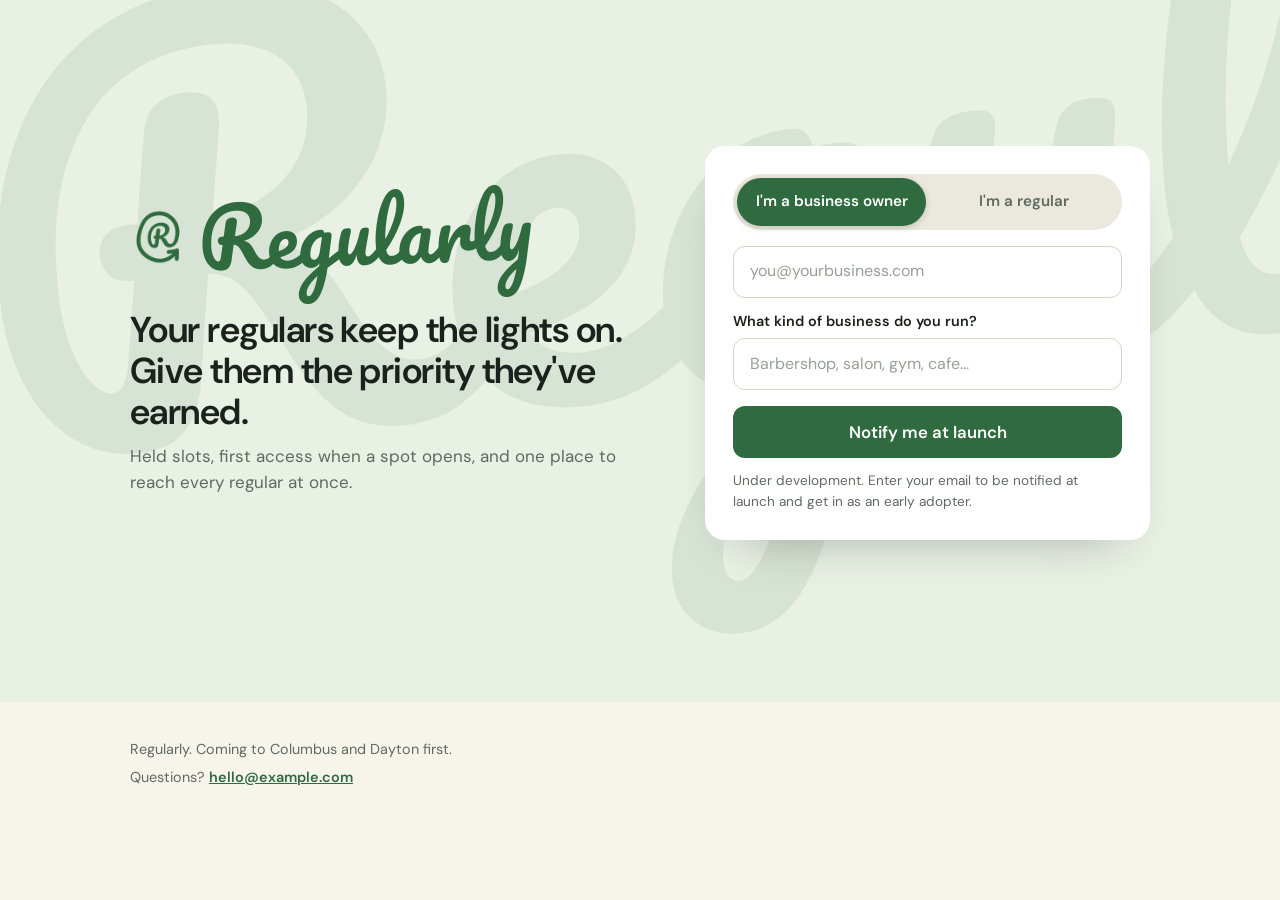
==== owners/index.html @ 20c012cc "Separate thanks pages for owners and regulars Forms post to /thanks/owners/ or /thanks/regulars/ and" ====
<!DOCTYPE html>
<html lang="en">
<head>
  <meta charset="utf-8">
  <meta name="viewport" content="width=device-width, initial-scale=1">
  <meta name="robots" content="noindex, nofollow">
  <meta name="theme-color" content="#2f6b3f">
  <link rel="icon" href="/logo-mark.png" type="image/png">
  <link rel="preconnect" href="https://fonts.googleapis.com">
  <link rel="preconnect" href="https://fonts.gstatic.com" crossorigin>
  <link rel="stylesheet" href="https://fonts.googleapis.com/css2?family=DM+Sans:opsz,wght@9..40,400;9..40,600&family=Pacifico&display=swap">
  <link rel="stylesheet" href="/styles.css">
  <title>Regularly for business owners</title>
  <meta name="description" content="Held slots, first access when a spot opens, and one place to reach every regular at once.">
  <meta property="og:type" content="website">
  <meta property="og:title" content="Regularly for business owners">
  <meta property="og:description" content="Held slots, first access when a spot opens, and one place to reach every regular at once.">
  <!-- Replace the domain once the Netlify URL is known. Facebook needs an absolute URL here. -->
  <meta property="og:image" content="https://REPLACE-WITH-SITE-DOMAIN/og-image.png">
  <meta property="og:image:width" content="1200">
  <meta property="og:image:height" content="630">
  <meta name="twitter:card" content="summary_large_image">
  <!-- Meta Pixel. Paste the real Pixel ID into PIXEL_ID and it goes live. -->
  <script>
    var PIXEL_ID = "PIXEL_ID_HERE";
    if (PIXEL_ID && PIXEL_ID !== "PIXEL_ID_HERE") {
      !function(f,b,e,v,n,t,s){if(f.fbq)return;n=f.fbq=function(){n.callMethod?
      n.callMethod.apply(n,arguments):n.queue.push(arguments)};if(!f._fbq)f._fbq=n;
      n.push=n;n.loaded=!0;n.version='2.0';n.queue=[];t=b.createElement(e);t.async=!0;
      t.src=v;s=b.getElementsByTagName(e)[0];s.parentNode.insertBefore(t,s)}(window,
      document,'script','https://connect.facebook.net/en_US/fbevents.js');
      fbq('init', PIXEL_ID);
      fbq('track', 'PageView');
    }
  </script>
</head>
<body data-audience="owner">
<section class="hero">
  <div class="watermark" aria-hidden="true">Regularly</div>
  <div class="hero-inner">
    <div class="intro">
    <a class="brand" href="/regulars/" aria-label="Regularly">
      <img src="/logo-mark.png" alt="" width="512" height="512">
      <span class="wordmark">Regularly</span>
    </a>
      <h1 data-copy="h1">Your regulars keep the lights on. Give them the priority they've earned.</h1>
      <p class="sub" data-copy="sub">Held slots, first access when a spot opens, and one place to reach every regular at once.</p>
    </div>

    <div class="card">
      <div class="toggle" data-toggle data-selected="owner" role="group" aria-label="Which describes you">
        <span class="toggle-thumb" aria-hidden="true"></span>
        <button type="button" data-audience="owner" aria-pressed="true">I'm a business owner</button>
        <button type="button" data-audience="regular" aria-pressed="false">I'm a regular</button>
      </div>

      <form name="regularly-waitlist" method="POST" action="/thanks/owners/" data-netlify="true" netlify-honeypot="bot-field">
        <input type="hidden" name="form-name" value="regularly-waitlist">
        <input type="hidden" name="audience" value="owner">
        <input type="hidden" name="source" value="direct">
        <p class="hidden"><label>Leave this empty if you are human: <input name="bot-field"></label></p>

        <label class="field">
          <span class="sr-only">Email</span>
          <input id="email" type="email" name="email" required autocomplete="email" inputmode="email" placeholder="you@yourbusiness.com">
        </label>

        <label class="field">
          <span data-copy="businessLabel">What kind of business do you run?</span>
          <input id="business" type="text" name="business" autocomplete="off" placeholder="Barbershop, salon, gym, cafe...">
        </label>

        <button class="btn" type="submit" data-copy="button">Notify me at launch</button>
      </form>
      <p class="note" data-copy="note">Under development. Enter your email to be notified at launch and get in as an early adopter.</p>
    </div>
  </div>
</section>

<footer>
  <p>Regularly. Coming to Columbus and Dayton first.</p>
  <p>Questions? <a data-mailto="text" href="#">Email us</a></p>
</footer>
<script src="/script.js" defer></script>
</body>
</html>
---- styles.css ----
/* Regularly smoke page. One accent, DM Sans for text, Pacifico for the wordmark only. */

:root {
  --green: #2f6b3f;
  --green-deep: #25552f;
  --green-soft: #e4eee6;
  --tint: #e9f0e4;
  --bg: #f7f4ec;
  --ink: #1b211c;
  --muted: #5f6a61;
  --line: #d8d3c5;
  --card: #ffffff;
  --font: "DM Sans", system-ui, -apple-system, "Segoe UI", Roboto, sans-serif;
  --script: "Pacifico", "Brush Script MT", cursive;
}

* { box-sizing: border-box; }

html { -webkit-text-size-adjust: 100%; }

body {
  margin: 0;
  background: var(--bg);
  color: var(--ink);
  font-family: var(--font);
  font-size: 17px;
  line-height: 1.55;
}

/* Hero: tinted band, giant faint wordmark behind, content on top */
.hero {
  position: relative;
  overflow: hidden;
  background: var(--tint);
}
.watermark {
  position: absolute;
  top: -0.05em;
  left: -0.12em;
  z-index: 0;
  font-family: var(--script);
  font-size: clamp(11rem, 42vw, 34rem);
  line-height: 1;
  color: var(--green);
  opacity: 0.09;
  white-space: nowrap;
  transform: rotate(-6deg);
  transform-origin: left top;
  pointer-events: none;
  user-select: none;
}
.hero-inner {
  position: relative;
  z-index: 1;
  max-width: 1100px;
  margin: 0 auto;
  padding: 24px 20px 40px;
  display: grid;
  gap: 26px;
}

/* Brand: mark plus Pacifico wordmark, tilted a touch */
.brand {
  display: inline-flex;
  align-items: center;
  gap: 12px;
  width: max-content;
  color: var(--green);
  text-decoration: none;
}
.brand img {
  width: 40px;
  height: 40px;
  display: block;
}
.wordmark {
  display: inline-block;
  font-family: var(--script);
  font-weight: 400;
  font-size: clamp(2.5rem, 9vw, 5rem);
  line-height: 1.15;
  transform: rotate(-2deg);
  transform-origin: left center;
}

h1 {
  margin: 18px 0 10px;
  font-size: clamp(1.65rem, 6.2vw, 2.25rem);
  font-weight: 600;
  line-height: 1.15;
  letter-spacing: -0.015em;
}
.sub {
  margin: 0;
  font-size: 1.0625rem;
  color: var(--muted);
}

/* Form card */
.card {
  padding: 20px;
  border-radius: 20px;
  background: var(--card);
  box-shadow: 0 24px 50px -32px rgba(27, 33, 28, 0.4);
}

/* Audience toggle with a sliding thumb */
.toggle {
  position: relative;
  display: grid;
  grid-template-columns: 1fr 1fr;
  gap: 4px;
  padding: 4px;
  margin: 0 0 16px;
  background: #ebe8de;
  border-radius: 999px;
}
.toggle-thumb {
  position: absolute;
  top: 4px;
  bottom: 4px;
  left: 4px;
  width: calc(50% - 6px);
  border-radius: 999px;
  background: var(--green);
  box-shadow: 0 2px 6px rgba(27, 33, 28, 0.18);
  transition: transform 0.3s cubic-bezier(0.2, 0.7, 0.2, 1);
}
.toggle[data-selected="regular"] .toggle-thumb {
  transform: translateX(calc(100% + 4px));
}
.toggle button {
  position: relative;
  z-index: 1;
  min-height: 48px;
  padding: 0 6px;
  border: 0;
  border-radius: 999px;
  background: transparent;
  color: var(--muted);
  font: inherit;
  font-size: 0.875rem;
  font-weight: 600;
  white-space: nowrap;
  cursor: pointer;
  transition: color 0.2s ease;
}
.toggle button[aria-pressed="true"] { color: #fff; }
.toggle button:focus-visible {
  outline: 2px solid var(--green);
  outline-offset: 2px;
}

/* Copy that swaps when the toggle flips */
[data-copy] { transition: opacity 0.18s ease; }
.is-swapping [data-copy] { opacity: 0; }

/* Fields */
.field {
  display: block;
  margin: 0 0 12px;
}
.field > span {
  display: block;
  margin: 0 0 6px;
  font-size: 0.9rem;
  font-weight: 600;
}
input[type="email"],
input[type="text"] {
  width: 100%;
  min-height: 52px;
  padding: 0 16px;
  border: 1.5px solid var(--line);
  border-radius: 12px;
  background: var(--card);
  color: var(--ink);
  font: inherit;
  font-size: 1rem;
}
input::placeholder { color: #98a09a; }
input:focus {
  outline: 2px solid var(--green);
  outline-offset: 1px;
  border-color: var(--green);
}
.btn {
  width: 100%;
  min-height: 52px;
  margin-top: 4px;
  border: 0;
  border-radius: 12px;
  background: var(--green);
  color: #fff;
  font: inherit;
  font-size: 1.05rem;
  font-weight: 600;
  cursor: pointer;
}
.btn:hover { background: var(--green-deep); }
.btn:focus-visible {
  outline: 2px solid var(--green);
  outline-offset: 3px;
}
.note {
  margin: 12px 0 0;
  font-size: 0.85rem;
  color: var(--muted);
}

/* Thanks page */
.line {
  margin: 14px 0 0;
  font-size: 1rem;
}
.line a {
  color: var(--green);
  font-weight: 600;
}

footer {
  max-width: 1100px;
  margin: 0 auto;
  padding: 28px 20px 40px;
  font-size: 0.9rem;
  color: var(--muted);
}
footer p { margin: 0 0 6px; }
footer a {
  color: var(--green);
  font-weight: 600;
}

/* Utilities */
.hidden { display: none; }
.sr-only {
  position: absolute;
  width: 1px;
  height: 1px;
  margin: -1px;
  padding: 0;
  overflow: hidden;
  clip: rect(0 0 0 0);
  white-space: nowrap;
  border: 0;
}

@media (min-width: 900px) {
  body { font-size: 18px; }
  .hero-inner {
    grid-template-columns: 1.15fr 1fr;
    align-items: center;
    gap: 64px;
    min-height: 78vh;
    padding: 64px 40px 80px;
  }
  .brand img { width: 56px; height: 56px; }
  h1 { margin-top: 26px; }
  .card { padding: 28px; }
  .toggle button { font-size: 0.95rem; }
  footer { padding: 36px 40px 56px; }
}

@media (prefers-reduced-motion: reduce) {
  .toggle-thumb, .toggle button, [data-copy] { transition: none; }
}
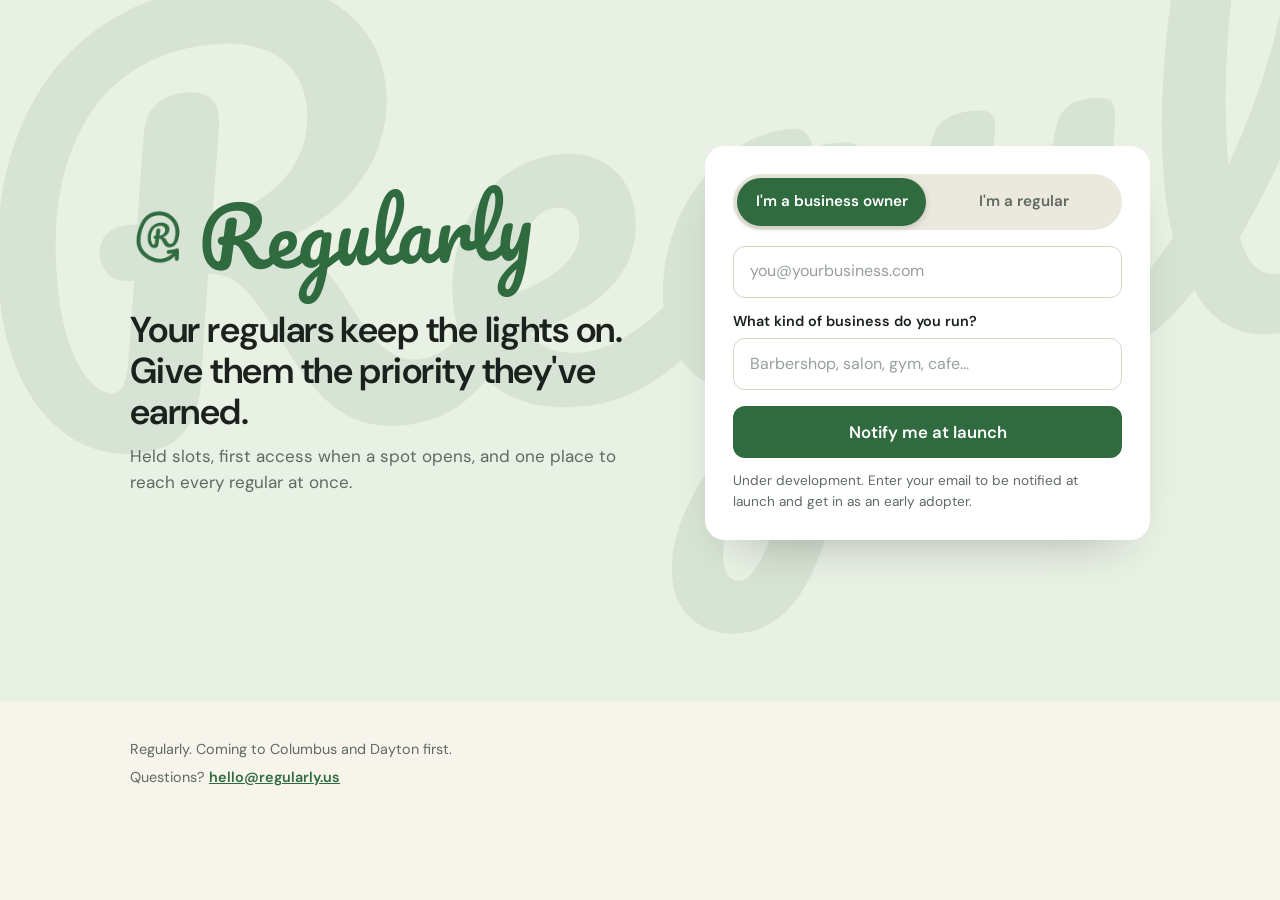
==== commit e9eef9e7: "Set contact email and og:image domain to regularly.us Co-Authored-By: Claude Fable 5.1 <noreply@anth" ====
--- a/owners/index.html
+++ b/owners/index.html
@@ -15,8 +15,7 @@
   <meta property="og:type" content="website">
   <meta property="og:title" content="Regularly for business owners">
   <meta property="og:description" content="Held slots, first access when a spot opens, and one place to reach every regular at once.">
-  <!-- Replace the domain once the Netlify URL is known. Facebook needs an absolute URL here. -->
-  <meta property="og:image" content="https://REPLACE-WITH-SITE-DOMAIN/og-image.png">
+  <meta property="og:image" content="https://regularly.us/og-image.png">
   <meta property="og:image:width" content="1200">
   <meta property="og:image:height" content="630">
   <meta name="twitter:card" content="summary_large_image">
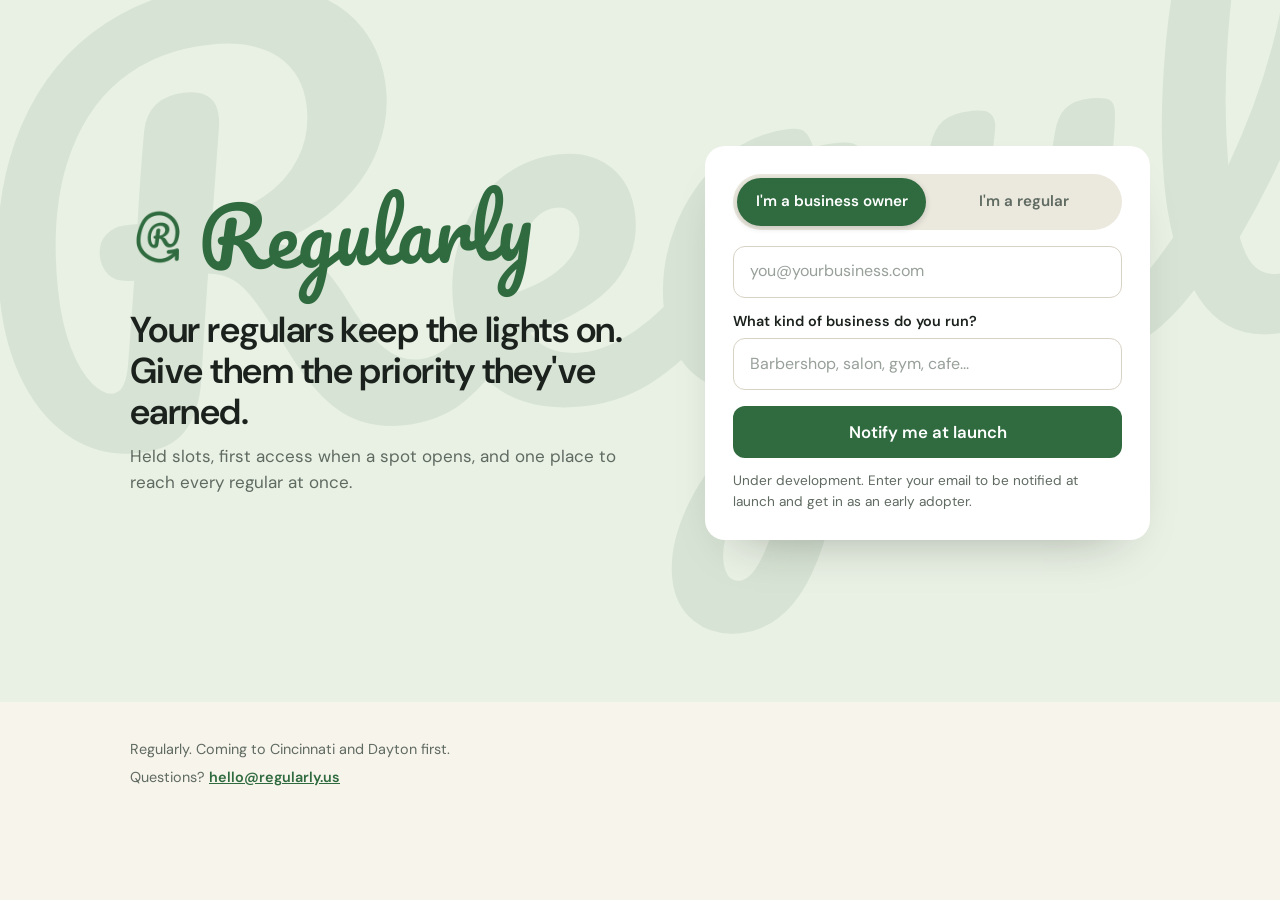
==== commit 7b84c79f: "Footer: Cincinnati and Dayton Co-Authored-By: Claude Fable 5.1 <noreply@anthropic.com>" ====
--- a/owners/index.html
+++ b/owners/index.html
@@ -77,7 +77,7 @@
 </section>
 
 <footer>
-  <p>Regularly. Coming to Columbus and Dayton first.</p>
+  <p>Regularly. Coming to Cincinnati and Dayton first.</p>
   <p>Questions? <a data-mailto="text" href="#">Email us</a></p>
 </footer>
 <script src="/script.js" defer></script>
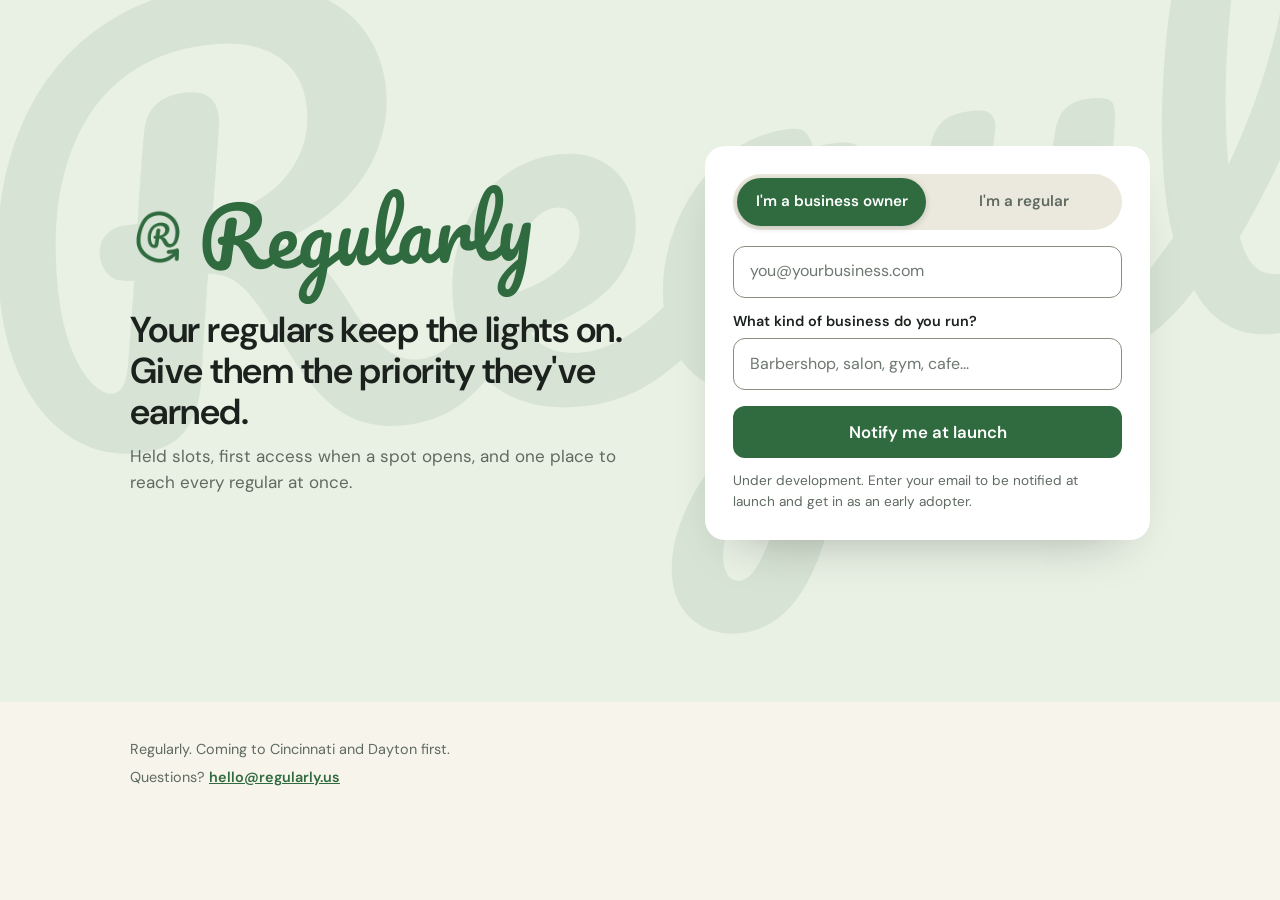
==== commit d6f31a65: "SEO, social, schema, accessibility and mobile hardening Per-page canonical, full Open Graph and Twit" ====
--- a/owners/index.html
+++ b/owners/index.html
@@ -2,23 +2,126 @@
 <html lang="en">
 <head>
   <meta charset="utf-8">
-  <meta name="viewport" content="width=device-width, initial-scale=1">
-  <meta name="robots" content="noindex, nofollow">
+  <meta name="viewport" content="width=device-width, initial-scale=1, viewport-fit=cover">
+  <meta name="color-scheme" content="light">
   <meta name="theme-color" content="#2f6b3f">
-  <link rel="icon" href="/logo-mark.png" type="image/png">
+  <meta name="format-detection" content="telephone=no">
+  <link rel="icon" href="/favicon-32.png" type="image/png" sizes="32x32">
+  <link rel="icon" href="/logo-mark.png" type="image/png" sizes="512x512">
+  <link rel="apple-touch-icon" href="/apple-touch-icon.png">
   <link rel="preconnect" href="https://fonts.googleapis.com">
   <link rel="preconnect" href="https://fonts.gstatic.com" crossorigin>
   <link rel="stylesheet" href="https://fonts.googleapis.com/css2?family=DM+Sans:opsz,wght@9..40,400;9..40,600&family=Pacifico&display=swap">
   <link rel="stylesheet" href="/styles.css">
   <title>Regularly for business owners</title>
-  <meta name="description" content="Held slots, first access when a spot opens, and one place to reach every regular at once.">
+  <meta name="description" content="Held slots, first access when a spot opens, and one place to reach every regular at once. Coming to Cincinnati and Dayton first.">
+  <meta name="robots" content="index, follow, max-image-preview:large, max-snippet:-1">
+  <link rel="canonical" href="https://regularly.us/owners/">
   <meta property="og:type" content="website">
+  <meta property="og:site_name" content="Regularly">
+  <meta property="og:locale" content="en_US">
+  <meta property="og:url" content="https://regularly.us/owners/">
   <meta property="og:title" content="Regularly for business owners">
-  <meta property="og:description" content="Held slots, first access when a spot opens, and one place to reach every regular at once.">
+  <meta property="og:description" content="Held slots, first access when a spot opens, and one place to reach every regular at once. Coming to Cincinnati and Dayton first.">
   <meta property="og:image" content="https://regularly.us/og-image.png">
+  <meta property="og:image:secure_url" content="https://regularly.us/og-image.png">
+  <meta property="og:image:type" content="image/png">
   <meta property="og:image:width" content="1200">
   <meta property="og:image:height" content="630">
+  <meta property="og:image:alt" content="Regularly wordmark on a forest green background. Priority for regulars.">
   <meta name="twitter:card" content="summary_large_image">
+  <meta name="twitter:title" content="Regularly for business owners">
+  <meta name="twitter:description" content="Held slots, first access when a spot opens, and one place to reach every regular at once. Coming to Cincinnati and Dayton first.">
+  <meta name="twitter:image" content="https://regularly.us/og-image.png">
+  <meta name="twitter:image:alt" content="Regularly wordmark on a forest green background. Priority for regulars.">
+  <script type="application/ld+json">
+{
+  "@context": "https://schema.org",
+  "@graph": [
+    {
+      "@type": "Organization",
+      "@id": "https://regularly.us/#organization",
+      "name": "Regularly",
+      "url": "https://regularly.us/",
+      "email": "hello@regularly.us",
+      "logo": {
+        "@type": "ImageObject",
+        "url": "https://regularly.us/logo-mark.png",
+        "width": 512,
+        "height": 512
+      },
+      "image": "https://regularly.us/og-image.png",
+      "description": "Regularly gives regulars priority at the places they already go: held recurring slots, first access when a spot opens, and a direct line to the business. It gives business owners one place to reach and reward every regular.",
+      "areaServed": [
+        {
+          "@type": "City",
+          "name": "Cincinnati",
+          "containedInPlace": {
+            "@type": "State",
+            "name": "Ohio",
+            "containedInPlace": {
+              "@type": "Country",
+              "name": "United States"
+            }
+          }
+        },
+        {
+          "@type": "City",
+          "name": "Dayton",
+          "containedInPlace": {
+            "@type": "State",
+            "name": "Ohio",
+            "containedInPlace": {
+              "@type": "Country",
+              "name": "United States"
+            }
+          }
+        }
+      ],
+      "contactPoint": {
+        "@type": "ContactPoint",
+        "contactType": "customer support",
+        "email": "hello@regularly.us",
+        "availableLanguage": "English"
+      }
+    },
+    {
+      "@type": "WebSite",
+      "@id": "https://regularly.us/#website",
+      "url": "https://regularly.us/",
+      "name": "Regularly",
+      "publisher": {
+        "@id": "https://regularly.us/#organization"
+      },
+      "inLanguage": "en-US"
+    },
+    {
+      "@type": "WebPage",
+      "@id": "https://regularly.us/owners/",
+      "url": "https://regularly.us/owners/",
+      "name": "Regularly for business owners",
+      "description": "Held slots, first access when a spot opens, and one place to reach every regular at once. Coming to Cincinnati and Dayton first.",
+      "isPartOf": {
+        "@id": "https://regularly.us/#website"
+      },
+      "about": {
+        "@id": "https://regularly.us/#organization"
+      },
+      "primaryImageOfPage": {
+        "@type": "ImageObject",
+        "url": "https://regularly.us/og-image.png",
+        "width": 1200,
+        "height": 630
+      },
+      "inLanguage": "en-US",
+      "audience": {
+        "@type": "Audience",
+        "audienceType": "Business owners"
+      }
+    }
+  ]
+}
+  </script>
   <!-- Meta Pixel. Paste the real Pixel ID into PIXEL_ID and it goes live. -->
   <script>
     var PIXEL_ID = "PIXEL_ID_HERE";
@@ -34,15 +137,17 @@
   </script>
 </head>
 <body data-audience="owner">
-<section class="hero">
+<a class="skip-link" href="#waitlist">Skip to the sign-up form</a>
+<main id="main">
+<section class="hero" aria-labelledby="headline">
   <div class="watermark" aria-hidden="true">Regularly</div>
   <div class="hero-inner">
-    <div class="intro">
-    <a class="brand" href="/regulars/" aria-label="Regularly">
-      <img src="/logo-mark.png" alt="" width="512" height="512">
-      <span class="wordmark">Regularly</span>
-    </a>
-      <h1 data-copy="h1">Your regulars keep the lights on. Give them the priority they've earned.</h1>
+    <div class="intro" aria-live="polite" aria-atomic="true">
+      <a class="brand" href="/regulars/" aria-label="Regularly home">
+        <img src="/logo-mark.png" alt="" width="512" height="512" decoding="async">
+        <span class="wordmark" aria-hidden="true">Regularly</span>
+      </a>
+      <h1 id="headline" data-copy="h1">Your regulars keep the lights on. Give them the priority they've earned.</h1>
       <p class="sub" data-copy="sub">Held slots, first access when a spot opens, and one place to reach every regular at once.</p>
     </div>
 
@@ -53,32 +158,34 @@
         <button type="button" data-audience="regular" aria-pressed="false">I'm a regular</button>
       </div>
 
-      <form name="regularly-waitlist" method="POST" action="/thanks/owners/" data-netlify="true" netlify-honeypot="bot-field">
+      <form id="waitlist" name="regularly-waitlist" method="POST" action="/thanks/owners/" data-netlify="true" netlify-honeypot="bot-field" aria-label="Join the Regularly waitlist" aria-describedby="form-note" novalidate="">
         <input type="hidden" name="form-name" value="regularly-waitlist">
         <input type="hidden" name="audience" value="owner">
         <input type="hidden" name="source" value="direct">
-        <p class="hidden"><label>Leave this empty if you are human: <input name="bot-field"></label></p>
+        <p class="hidden" aria-hidden="true"><label>Leave this empty if you are human: <input name="bot-field" tabindex="-1" autocomplete="off"></label></p>
 
-        <label class="field">
-          <span class="sr-only">Email</span>
-          <input id="email" type="email" name="email" required autocomplete="email" inputmode="email" placeholder="you@yourbusiness.com">
+        <label class="field" for="email">
+          <span class="sr-only">Email address</span>
+          <input id="email" type="email" name="email" required autocomplete="email" inputmode="email" enterkeyhint="send" spellcheck="false" autocapitalize="off" placeholder="you@yourbusiness.com" aria-required="true" aria-invalid="false" aria-describedby="email-error">
+          <span class="error" id="email-error" role="alert"></span>
         </label>
 
-        <label class="field">
+        <label class="field" for="business">
           <span data-copy="businessLabel">What kind of business do you run?</span>
-          <input id="business" type="text" name="business" autocomplete="off" placeholder="Barbershop, salon, gym, cafe...">
+          <input id="business" type="text" name="business" autocomplete="off" enterkeyhint="send" placeholder="Barbershop, salon, gym, cafe...">
         </label>
 
         <button class="btn" type="submit" data-copy="button">Notify me at launch</button>
       </form>
-      <p class="note" data-copy="note">Under development. Enter your email to be notified at launch and get in as an early adopter.</p>
+      <p class="note" id="form-note" data-copy="note">Under development. Enter your email to be notified at launch and get in as an early adopter.</p>
     </div>
   </div>
 </section>
+</main>
 
-<footer>
+<footer id="footer">
   <p>Regularly. Coming to Cincinnati and Dayton first.</p>
-  <p>Questions? <a data-mailto="text" href="#">Email us</a></p>
+  <p>Questions? <a data-mailto="text" href="mailto:hello@regularly.us">hello@regularly.us</a></p>
 </footer>
 <script src="/script.js" defer></script>
 </body>
--- a/styles.css
+++ b/styles.css
@@ -8,7 +8,7 @@
   --bg: #f7f4ec;
   --ink: #1b211c;
   --muted: #5f6a61;
-  --line: #d8d3c5;
+  --line: #8f8b7e; /* 3.3:1 on white, meets the 3:1 rule for control borders */
   --card: #ffffff;
   --font: "DM Sans", system-ui, -apple-system, "Segoe UI", Roboto, sans-serif;
   --script: "Pacifico", "Brush Script MT", cursive;
@@ -16,7 +16,11 @@
 
 * { box-sizing: border-box; }
 
-html { -webkit-text-size-adjust: 100%; }
+html {
+  -webkit-text-size-adjust: 100%;
+  text-size-adjust: 100%;
+  overflow-x: hidden;
+}
 
 body {
   margin: 0;
@@ -25,6 +29,28 @@
   font-family: var(--font);
   font-size: 17px;
   line-height: 1.55;
+  -webkit-tap-highlight-color: transparent;
+  overflow-x: hidden;
+}
+
+/* Skip link: visible only when focused */
+.skip-link {
+  position: absolute;
+  top: 8px;
+  left: 8px;
+  z-index: 10;
+  padding: 10px 14px;
+  border-radius: 10px;
+  background: var(--green);
+  color: #fff;
+  font-weight: 600;
+  text-decoration: none;
+  transform: translateY(-200%);
+}
+.skip-link:focus {
+  transform: none;
+  outline: 2px solid #fff;
+  outline-offset: 2px;
 }
 
 /* Hero: tinted band, giant faint wordmark behind, content on top */
@@ -55,6 +81,8 @@
   max-width: 1100px;
   margin: 0 auto;
   padding: 24px 20px 40px;
+  padding-left: max(20px, env(safe-area-inset-left));
+  padding-right: max(20px, env(safe-area-inset-right));
   display: grid;
   gap: 26px;
 }
@@ -143,6 +171,7 @@
   font-weight: 600;
   white-space: nowrap;
   cursor: pointer;
+  touch-action: manipulation;
   transition: color 0.2s ease;
 }
 .toggle button[aria-pressed="true"] { color: #fff; }
@@ -176,14 +205,25 @@
   background: var(--card);
   color: var(--ink);
   font: inherit;
-  font-size: 1rem;
-}
-input::placeholder { color: #98a09a; }
+  font-size: max(16px, 1rem); /* 16px+ stops iOS from zooming the page on focus */
+  -webkit-appearance: none;
+  appearance: none;
+}
+input::placeholder { color: #6f7870; opacity: 1; }
 input:focus {
   outline: 2px solid var(--green);
   outline-offset: 1px;
   border-color: var(--green);
 }
+input[aria-invalid="true"] { border-color: #b3261e; }
+.error {
+  display: block;
+  margin: 6px 0 0;
+  font-size: 0.85rem;
+  font-weight: 600;
+  color: #b3261e;
+}
+.error:empty { display: none; }
 .btn {
   width: 100%;
   min-height: 52px;
@@ -196,6 +236,7 @@
   font-size: 1.05rem;
   font-weight: 600;
   cursor: pointer;
+  touch-action: manipulation;
 }
 .btn:hover { background: var(--green-deep); }
 .btn:focus-visible {
@@ -222,6 +263,9 @@
   max-width: 1100px;
   margin: 0 auto;
   padding: 28px 20px 40px;
+  padding-left: max(20px, env(safe-area-inset-left));
+  padding-right: max(20px, env(safe-area-inset-right));
+  padding-bottom: max(40px, env(safe-area-inset-bottom));
   font-size: 0.9rem;
   color: var(--muted);
 }
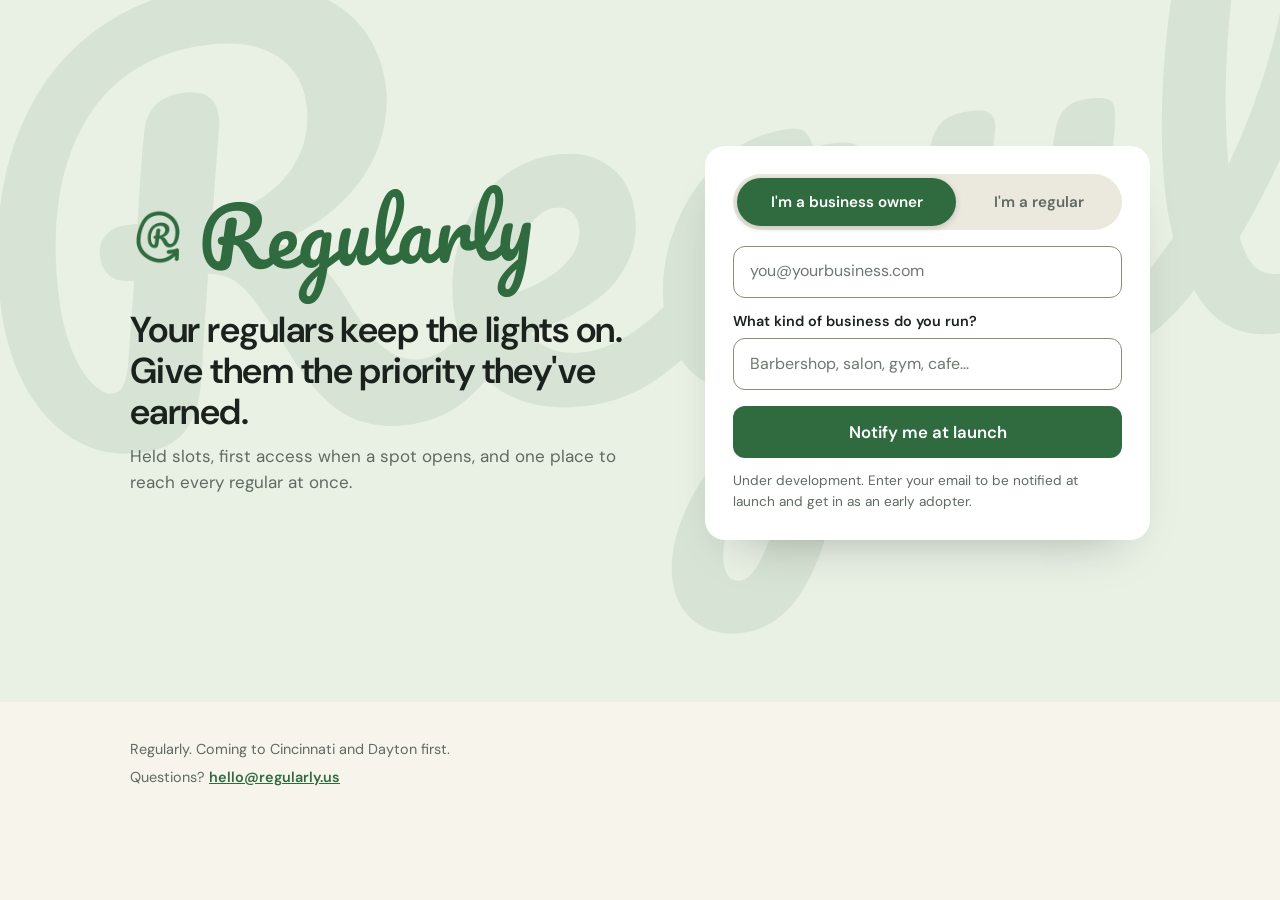
==== commit 8d117b14: "Add ai.txt, geo tags and sitemap link Co-Authored-By: Claude Fable 5.1 <noreply@anthropic.com>" ====
--- a/owners/index.html
+++ b/owners/index.html
@@ -6,6 +6,10 @@
   <meta name="color-scheme" content="light">
   <meta name="theme-color" content="#2f6b3f">
   <meta name="format-detection" content="telephone=no">
+  <meta name="author" content="Regularly">
+  <meta name="geo.region" content="US-OH">
+  <meta name="geo.placename" content="Cincinnati, Dayton">
+  <link rel="sitemap" type="application/xml" href="/sitemap.xml">
   <link rel="icon" href="/favicon-32.png" type="image/png" sizes="32x32">
   <link rel="icon" href="/logo-mark.png" type="image/png" sizes="512x512">
   <link rel="apple-touch-icon" href="/apple-touch-icon.png">
--- a/styles.css
+++ b/styles.css
@@ -135,33 +135,36 @@
 /* Audience toggle with a sliding thumb */
 .toggle {
   position: relative;
-  display: grid;
-  grid-template-columns: 1fr 1fr;
+  display: flex;
   gap: 4px;
   padding: 4px;
   margin: 0 0 16px;
   background: #ebe8de;
   border-radius: 999px;
 }
+/* The thumb is sized and placed by script.js to match the pressed button,
+   so labels of different lengths each get the room they need. */
 .toggle-thumb {
   position: absolute;
   top: 4px;
   bottom: 4px;
-  left: 4px;
-  width: calc(50% - 6px);
+  left: 0;
+  width: 0;
   border-radius: 999px;
   background: var(--green);
   box-shadow: 0 2px 6px rgba(27, 33, 28, 0.18);
-  transition: transform 0.3s cubic-bezier(0.2, 0.7, 0.2, 1);
-}
-.toggle[data-selected="regular"] .toggle-thumb {
-  transform: translateX(calc(100% + 4px));
+  will-change: transform, width;
+}
+.toggle.is-ready .toggle-thumb {
+  transition: transform 0.3s cubic-bezier(0.2, 0.7, 0.2, 1), width 0.3s cubic-bezier(0.2, 0.7, 0.2, 1);
 }
 .toggle button {
   position: relative;
   z-index: 1;
+  flex: 1 1 auto;
+  min-width: 0;
   min-height: 48px;
-  padding: 0 6px;
+  padding: 6px 10px;
   border: 0;
   border-radius: 999px;
   background: transparent;
@@ -169,7 +172,8 @@
   font: inherit;
   font-size: 0.875rem;
   font-weight: 600;
-  white-space: nowrap;
+  line-height: 1.2;
+  text-align: center;
   cursor: pointer;
   touch-action: manipulation;
   transition: color 0.2s ease;
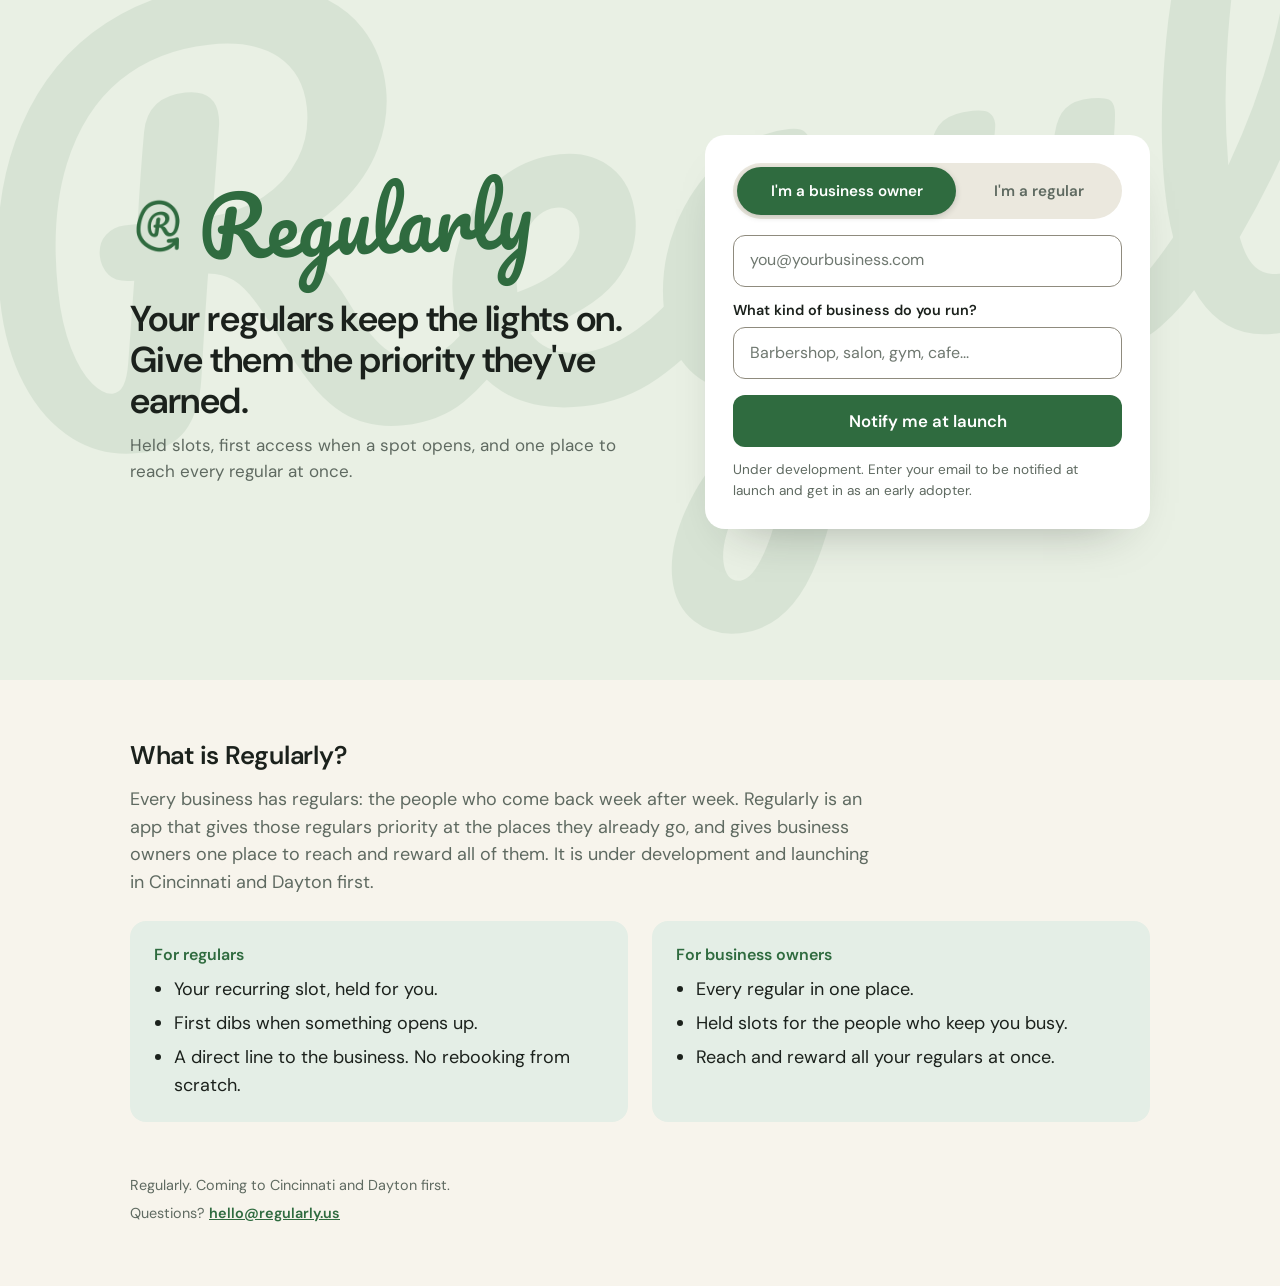
==== commit 5c94020b: "Add a short What is Regularly section under the hero Co-Authored-By: Claude Fable 5.1 <noreply@anthr" ====
--- a/owners/index.html
+++ b/owners/index.html
@@ -185,6 +185,30 @@
     </div>
   </div>
 </section>
+<section class="about" aria-labelledby="about-heading">
+  <div class="about-inner">
+    <h2 id="about-heading">What is Regularly?</h2>
+    <p class="about-lead">Every business has regulars: the people who come back week after week. Regularly is an app that gives those regulars priority at the places they already go, and gives business owners one place to reach and reward all of them. It is under development and launching in Cincinnati and Dayton first.</p>
+    <div class="about-cols">
+      <div class="about-col">
+        <h3>For regulars</h3>
+        <ul>
+          <li>Your recurring slot, held for you.</li>
+          <li>First dibs when something opens up.</li>
+          <li>A direct line to the business. No rebooking from scratch.</li>
+        </ul>
+      </div>
+      <div class="about-col">
+        <h3>For business owners</h3>
+        <ul>
+          <li>Every regular in one place.</li>
+          <li>Held slots for the people who keep you busy.</li>
+          <li>Reach and reward all your regulars at once.</li>
+        </ul>
+      </div>
+    </div>
+  </div>
+</section>
 </main>
 
 <footer id="footer">
--- a/styles.css
+++ b/styles.css
@@ -253,6 +253,50 @@
   color: var(--muted);
 }
 
+/* About: short description under the hero */
+.about {
+  background: var(--bg);
+}
+.about-inner {
+  max-width: 1100px;
+  margin: 0 auto;
+  padding: 40px 20px 8px;
+  padding-left: max(20px, env(safe-area-inset-left));
+  padding-right: max(20px, env(safe-area-inset-right));
+}
+.about h2 {
+  margin: 0 0 10px;
+  font-size: 1.4rem;
+  font-weight: 600;
+  letter-spacing: -0.01em;
+}
+.about-lead {
+  max-width: 62ch;
+  margin: 0 0 24px;
+  color: var(--muted);
+}
+.about-cols {
+  display: grid;
+  gap: 20px;
+}
+.about-col {
+  padding: 18px 20px;
+  border-radius: 16px;
+  background: var(--green-soft);
+}
+.about-col h3 {
+  margin: 0 0 8px;
+  font-size: 1rem;
+  font-weight: 600;
+  color: var(--green);
+}
+.about-col ul {
+  margin: 0;
+  padding-left: 1.1em;
+}
+.about-col li { margin: 0 0 6px; }
+.about-col li:last-child { margin-bottom: 0; }
+
 /* Thanks page */
 .line {
   margin: 14px 0 0;
@@ -299,13 +343,17 @@
     grid-template-columns: 1.15fr 1fr;
     align-items: center;
     gap: 64px;
-    min-height: 78vh;
+    min-height: min(78vh, 680px);
     padding: 64px 40px 80px;
   }
   .brand img { width: 56px; height: 56px; }
   h1 { margin-top: 26px; }
   .card { padding: 28px; }
   .toggle button { font-size: 0.95rem; }
+  .about-inner { padding: 56px 40px 16px; }
+  .about h2 { font-size: 1.6rem; }
+  .about-cols { grid-template-columns: 1fr 1fr; gap: 24px; }
+  .about-col { padding: 22px 24px; }
   footer { padding: 36px 40px 56px; }
 }
 
